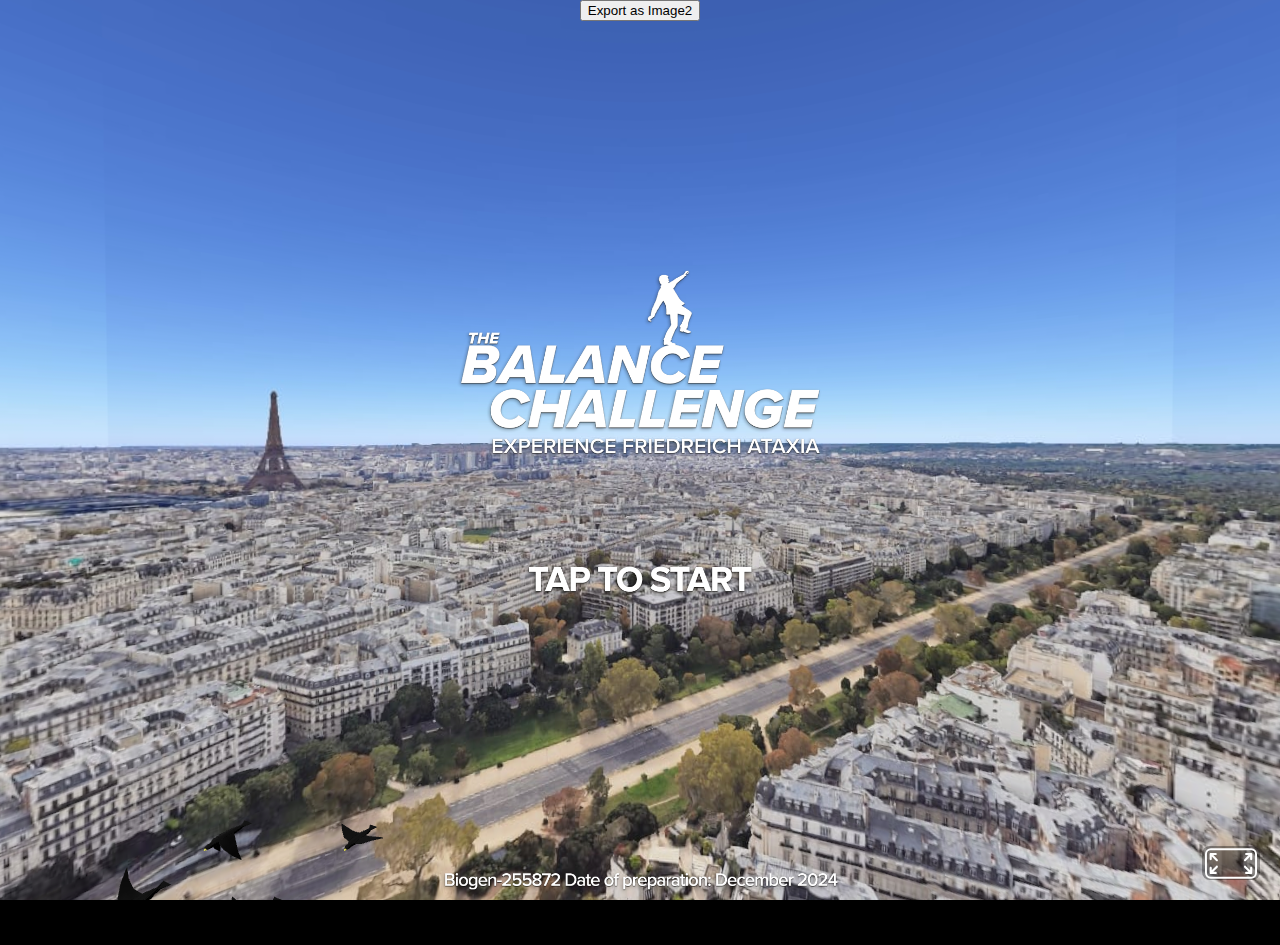
==== index_photo.html @ 370677ca "01" ====
<html>

<head>
    <!-- <script src="https://aframe.io/releases/1.6.0/aframe.min.js"></script> -->
    <meta name="viewport"
        content="width=device-width, initial-scale=1, minimum-scale=1, maximum-scale=1, user-scalable=no">

    <script src="script/aframe160.min.js"></script>
    <script src="script/aframe-extra.min.js"></script>
    <script src="components/component-forward-vector.js"></script>
    <script src="components/component-align-world.js"></script>
    <script src="components/component-camera-feed.js"></script>
    <!-- <script src="script/aframe-html-shader-baba.js"></script> -->
    <link rel="stylesheet" href="styles.css">
    <link rel="stylesheet" href="record-style.css" />

</head>

<body style='margin : 0px; overflow: hidden;'>

    <div class="ortho">

        <div id="INTRO" class="flex ">
            <img class="screens intro" src="assets/text_intro.png" alt="" onclick="">
            <img class="screens intro hidden" src="assets/text_record.png" alt="">
        </div>


        <div id="GAME" class="flex hidden">
            <img id="screen_lookat" class="screens lookat hidden" src="assets/text_lookat.png" alt="">
            <img id="screen_recenter" class="screens lookat hidden" src="assets/text_recenter.png" alt="">
            <div id="only-down" class="flex hidden">
                <img id="screen_missed" class="screens missed hidden" src="assets/text_missed.png" alt="">
                <img id="fleche_green" class="fleches" src="assets/fleche_green.png" alt="">
                <img id="fleche_orange_l" class="fleches" src="assets/fleche_orange_l.png" alt="">
                <img id="fleche_orange_r" class="fleches" src="assets/fleche_orange_r.png" alt="">
                <span id="steps" class="steps">0</span>
            </div>
        </div>


        <div id="OUTRO" class="flex hidden">
            <img id="screen_gameover" class="screens gameover" src="assets/text_gameover.png" alt="">
            <span id="steps-outro" class="steps">0 STEPS</span>
        </div>

        <img id="mention" src="assets/text_mentions.png" alt="">
        <div class="logs hidden">
            <!-- <div>acc_x <span id="acc_x">0.00</span></div> -->
            <!-- <div>acc_y <span id="acc_y">0.00</span></div> -->
            <!-- <div>acc_z <span id="acc_z">0.00</span></div> -->
            <!-- <br> -->
            <!-- <div>agr_x <span id="agr_x">0.00</span></div> -->
            <!-- <div>agr_y <span id="agr_y">0.00</span></div> -->
            <!-- <div>agr_z <span id="agr_z">0.00</span></div> -->
            <!-- <br> -->
            <div>rot_x <span id="rot_x">0.00</span></div>
            <div>rot_y <span id="rot_y">0.00</span></div>
            <div>rot_z <span id="rot_z">0.00</span></div>
            <!-- <br> -->
            <!-- <div>agrY0 <span id="agrY0">0.00</span></div> -->
            <!-- <div>agrY1 <span id="agrY1">0.00</span></div> -->
            <!-- <div>diff <span id="diff">0.00</span></div> -->
            <!-- <div> <span id="dirVec"></span></div> -->
            <!-- <div> <span id="upVec"></span></div> -->
            <div> <span id="dirVecCam"></span></div>
            <div> <span id="upVecCam"></span></div>
            <div> <span id="angleXZ"></span></div>
            <div>step <span id="step">0.00</span></div>
        </div>
    </div>






    <!-- ------------------ -->
    <!-- ------------------ -->
    <!------ A-FRAME --------->
    <!-- ------------------ -->
    <!-- ------------------ -->
    <a-scene device-orientation-permission-ui="enabled: true" debug="true" align-world>
        <a-assets>
            <img id="sky-champ-elizee" src="assets/champ-elizee.jpg">
            <img id="sky-opera-sidney" src="assets/opera-sidney.jpg">
            <img id="sky-empire-state" src="assets/empire-state.jpg">
            <img id="tex_slack" src="assets/slack.png">
            <img id="mask" src="assets/mask.png">
            <a-asset-item id="birds" src="assets/birds.glb"></a-asset-item>
        </a-assets>
        <a-camera></a-camera>

        <!-- Camera Feed -->
        <a-entity camera-feed></a-entity>

        <!-- <a-plane position="0 1.6 -1" scale="0.97 1.67 0" material="shader: html; target: #htmlElement; ratio: height; transparent: true; side: double;"></a-plane> -->

        <a-entity id="world">
            <a-plane id="slack" visible="false" src="#tex_slack" position="0 0 -4" rotation="-90 0 0" scale="0.03 20 1"
                width="4" height="4" forward-vector></a-plane>
        </a-entity>
        <a-entity rotation="-2 0 0" position="0 0 -3"
            animation="property: rotation; to: 2 0 0; dur: 1500; easing: easeInOutSine; loop: true; dir: alternate">
            <a-entity animation="property: rotation; to: 0 359 0; dur: 5000; easing: linear; loop: true; ">
                <a-entity gltf-model="#birds" scale="1 1 1" rotation="0 90 0" position="0 -3 -5"
                    animation-mixer></a-entity>
            </a-entity>
            <a-sky src="#sky-champ-elizee" class="skys" visible="false"></a-sky>
            <a-sky src="#sky-opera-sidney" class="skys" visible="false"></a-sky>
            <a-sky src="#sky-empire-state" class="skys" visible="false"></a-sky>

        </a-entity>

    </a-scene>




    <!-- Preview Section -->
    <div id="container-record" class="container-record" style="opacity: 0;">
        <section id="preview-part" class="preview-part">
            <img src="assets/spin.gif" alt="loading" class="spin-loading" style="display: none" />
            <div class="preview">
                <!-- Video Progress Bar -->
                <div class="progress-parent">
                    <div class="video-progress-bar-sudo">
                        <div class="video-progress-bar" id="videoProgressBar"></div>
                    </div>
                </div>
                <!-- Preview Image or Canvas -->
                <img src="" alt="Preview Image" id="preview-img" class="preview-img" />
                <canvas id="videoCanvas" class="video-canvas"></canvas>
            </div>
            <!-- Control Bar -->
            <div class="controls">
                <!-- Back Button -->
                <img src="assets/back.png" alt="Back" class="back-btn" id="backButton" />
                <!-- Action Button will be dynamically added here -->
            </div>
        </section>

        <!-- Capture Section -->
        <section class="canvas-part">
            <!-- Progress Bar -->
            <div class="progress-bar" id="progressBar"></div>
            <!-- Canvas -->
            <canvas id="canvas" class="active"></canvas>

            <!-- Capture Button with SVG -->
            <div class="capture-btn" id="captureButton">
                <svg id="progressRing" class="progress-ring" xmlns="http://www.w3.org/2000/svg">
                    <circle class="outer-circle" stroke="rgba(255, 255, 255,0.9)" stroke-width="3" fill="none" />
                    <circle class="progress-ring__circle" stroke="rgb(255, 0, 0)" stroke-width="3" fill="none" />
                    <circle class="inner-circle" fill="rgba(255, 255, 255,0.9)" />
                </svg>
            </div>
        </section>
    </div>

    <!-- <div class="poweredbysnap-logo">
    <img id="image" src="./assets/Powered_bysnap.png" alt="Powered by Snap">
  </div> -->

    <!-- External Scripts -->
    <script src="script/resizeSvg.js"></script>
    <script src="script/start-filter.js"></script>
    <script src="script/compteur-pas.js"></script>


    <script src="script/recordAPI.js"></script>
    <script src="script/recordScript.js"></script>



    <button id="captureBtn" style="position: absolute;z-index: 3;top: 0;">Export as Image2</button>

    <script src="https://html2canvas.hertzen.com/dist/html2canvas.min.js"></script>
    <script>
        document.querySelector('a-scene').addEventListener('loaded', function () {
            console.log('A-Frame scene has finished loading');

            // Enable the button after the scene is loaded
            document.getElementById('captureBtn').addEventListener('click', exportBodyAsImage);
        });

        function exportBodyAsImage() {
            document.querySelector('a-scene').components.screenshot.capture('perspective')
            // var dataUrl = document.querySelector('a-scene').renderer.domElement.toDataURL()
            // downloadImage(dataUrl, 'couciu.png');
            //   html2canvas(document.body).then(canvas => {
            //     const link = document.createElement('a');
            //     link.download = 'aframe-screenshot.png';
            //     link.href = canvas.toDataURL();
            //     link.click();
            //   });
        }

        // Helper function to download the image
        function downloadImage(dataUrl, fileName) {
            const link = document.createElement("a");
            link.href = dataUrl;
            link.download = fileName;
            link.click();
        }
    </script>

    
</body>

</html>
---- styles.css ----
.ortho {
    z-index: 1;
    position: absolute;
    width: 100%;
    height: 100%;
    display: flex;
    align-items: center;
    justify-content: center;
    pointer-events: none;
}

.logs {
    position: absolute;
    background-color: rgba(217, 217, 217, 0.9);
    padding: 30px;
    top: 0;
}

.flex {
    display: flex;
    align-items: center;
    justify-content: center;
    /* height: 100%; */
    /* width: auto; */
}

.screens {
    position: absolute;
    height: 110%;

}

.fleches {
    position: absolute;
    height: 40% !important;
    width: auto;
    top: 20%;
}

#fleche_orange_l {
    opacity: 0
}

#fleche_orange_r {
    opacity: 0
}

.steps {

    font-size: 3.5rem;
    font-family: sans-serif;
    font-weight: bolder;
    letter-spacing: -0.3rem;
    position: absolute;
    top: 38%;
}

#steps {
    color: #35C21E;
}

#steps-outro {
    color: white !important;
    position: relative;
    top: 5px;
    letter-spacing: -0.2rem;
    font-size: 3rem !important;
}


.hidden {
    display: none !important;
}

#mention {
    position: absolute;
    bottom: 5;
    width: 60%;
    max-width: 400px;
}
---- record-style.css ----
/* CSS Variables for consistency */
:root {
    --bg-color: #000;
    --border-radius: 20px;
    --transition-speed: 0.5s;
    --control-size: 90px;
    --button-color: orangered;
    --button-shadow: rgba(0, 0, 0, 0.3);
    --progress-bar-height: 2px;
  }
  
  /* General resets */
  body,
  html {
    margin: 0;
    padding: 0;
    overflow: hidden;
    font-family: "Arial", sans-serif;
    background-color: var(--bg-color);
    --webkit-tap-highlight-color: rgba(0, 0, 0, 0);
    -webkit-user-select: none;
    user-select: none;
    height: 100%;
    width: 100vw;
    display: flex;
    justify-content: center;
    align-items: center;
  }
  
  .container-record {
    background-color: var(--bg-color);
    --webkit-tap-highlight-color: rgba(0, 0, 0, 0);
    -webkit-user-select: none;
    user-select: none;
    display: flex;
    justify-content: center;
    align-items: center;
    height: 100%;
    width: 100%;
    max-width: 720px;
  }
  
  @media screen and (max-width: 380px) {
    .container-record {
      align-items: start;
    }
  }
  
  /* Centering and scaling canvas part */
  .canvas-part {
    position: absolute;
    top: 50%;
    left: 50%;
    transform: translate(-50%, -50%);
    width: 100%;
    max-width: 720px;
    height: 100%;
    opacity: 1;
    transition: width var(--transition-speed) ease,
      height var(--transition-speed) ease, opacity 0.4s ease;
    --webkit-tap-highlight-color: rgba(0, 0, 0, 0);
    -webkit-user-select: none;
    user-select: none;
    z-index: 1;
  }
  
  /* Canvas styling */
  canvas {
    width: 100%;
    height: 100%;
    transition: width var(--transition-speed) ease,
      height var(--transition-speed) ease, opacity var(--transition-speed) ease;
    display: none;
    user-select: none;
    z-index: 10;
    user-select: none;
    -webkit-user-select: none;
    -moz-user-select: none;
    -ms-user-select: none;
    -o-user-select: none;
    --webkit-tap-highlight-color: transparent;
    object-fit: cover;
  }
  
  /* Class to display active elements */
  .active {
    display: block;
  }
  
  /* Preview part styling */
  .preview-part {
    padding-top: 5px;
    width: 90%;
    max-width: 720px;
    height: 100%;
    display: none;
    flex-direction: column;
    justify-content: start;
    align-items: center;
    border-radius: var(--border-radius);
    scale: 1.3;
    transition: width 0.1s ease, height var(--transition-speed) ease,
      scale 0.3s ease;
    --webkit-tap-highlight-color: rgba(0, 0, 0, 0);
    -webkit-user-select: none;
    user-select: none;
  }
  
  /* Preview image styling */
  .preview {
    width: 100%;
    height: 85%;
    border: 3px solid black;
    background-color: black;
    overflow: hidden;
    border-radius: var(--border-radius);
    transition: width var(--transition-speed) ease,
      height var(--transition-speed) ease, opacity var(--transition-speed) ease;
    position: relative;
  }
  
  /* Centering preview image */
  .preview-img {
    width: 100%;
    height: 100%;
    object-fit: cover;
  }
  
  /* Controls visibility */
  .controls {
    width: 100%;
    display: none;
    justify-content: space-between;
    align-items: center;
    z-index: 999;
    position: relative;
    height: 13%;
  }
  
  /* Capture button */
  .capture-btn {
    position: absolute;
    bottom: 20px;
    left: 50%;
    transform: translateX(-50%);
    display: flex;
    justify-content: center;
    align-items: flex-end;
    z-index: 999;
    width: var(--control-size);
    height: var(--control-size);
    cursor: pointer;
    transition: transform 0.3s ease, box-shadow 0.3s ease;
    -webkit-user-select: none;
    touch-action: manipulation; /* Allows scrolling and zooming, but disables text selection and double-tap-to-zoom */
    -webkit-touch-callout: none;
    user-select: none;
    -webkit-user-select: none;
    --webkit-tap-highlight-color: transparent;
  }
  
  /* SVG styling */
  svg {
    position: relative;
    width: 90%;
    height: 95%;
    max-width: var(--control-size) !important;
    max-height: var(--control-size) !important;
    transform: rotate(-90deg);
    z-index: 999;
    display: block;
    -webkit-user-select: none;
    touch-action: manipulation; /* Allows scrolling and zooming, but disables text selection and double-tap-to-zoom */
    -webkit-touch-callout: none;
    user-select: none;
    -webkit-user-select: none;
    --webkit-tap-highlight-color: transparent;
  }
  
  circle {
    -webkit-user-select: none;
    touch-action: manipulation; /* Allows scrolling and zooming, but disables text selection and double-tap-to-zoom */
    -webkit-touch-callout: none;
    user-select: none;
    -webkit-user-select: none;
    --webkit-tap-highlight-color: transparent;
    z-index: 999;
    stroke-linecap: round;
    stroke-linejoin: round;
  }
  
  .inner-circle {
    transform-origin: center center;
    transition: scale 0.5s ease;
  }
  
  /* Progress ring */
  .inner-circle:hover {
    scale: 0.8 !important;
    cursor: pointer;
    transition: scale 0.5s ease;
  }
  
  .progress-ring__circle {
    transition: stroke-dashoffset 0.25s, scale 0.25s ease, stroke 0.2s ease,
      r 0.2s ease;
    stroke-dasharray: 260 !important; /* baba fixed red color when record as anim does not work*/
    stroke-dashoffset: 260 !important;  /* baba fixed red color when record as anim does not work*/
  }
  .outer-circle {
    transition: stroke-dashoffset 0.25s, scale 0.25s ease, stroke 0.2s ease,
      r 0.2s ease;
    stroke-linecap: round;
    stroke-linejoin: round;
  }
  .outer-circle:hover {
    transition: stroke-dashoffset 0.35s, scale 0.5s ease;
  }
  
  /* Back button */
  #backButton {
    cursor: pointer;
    filter: invert();
    padding: 10px 15px;
    width: 30px !important;
    height: 30px !important;
    user-select: none;
    -webkit-user-select: none;
    --webkit-tap-highlight-color: rgba(0, 0, 0, 0);
  }
  
  /* Action button */
  .action-btn {
    position: absolute;
    top: 50%;
    left: 50%;
    width: max-content;
    transform: translate(-50%, -50%);
    background-color: var(--button-color);
    color: white;
    border-radius: 25px;
    padding: 12px 15px;
    box-shadow: 0 2px 8px var(--button-shadow);
    cursor: pointer;
    z-index: 10;
    font-size: large;
    font-weight: 500;
    user-select: none;
    -webkit-user-select: none;
    --webkit-tap-highlight-color: rgba(0, 0, 0, 0);
  }
  
  /* Progress bar */
  .progress-parent {
    width: 95%;
    height: max-content;
    display: none;
    flex-direction: column;
    justify-content: start;
    align-items: center;
    margin-top: 20px;
    z-index: 999;
    margin: 20px auto;
  }
  
  .video-progress-bar {
    height: var(--progress-bar-height);
    border-radius: 10px;
    background-color: #fff;
    z-index: 999;
  }
  
  .video-progress-bar-sudo {
    content: "";
    width: 100%;
    height: var(--progress-bar-height);
    z-index: 999;
    border-radius: 10px;
    background-color: rgba(255, 255, 255, 0.3);
  }
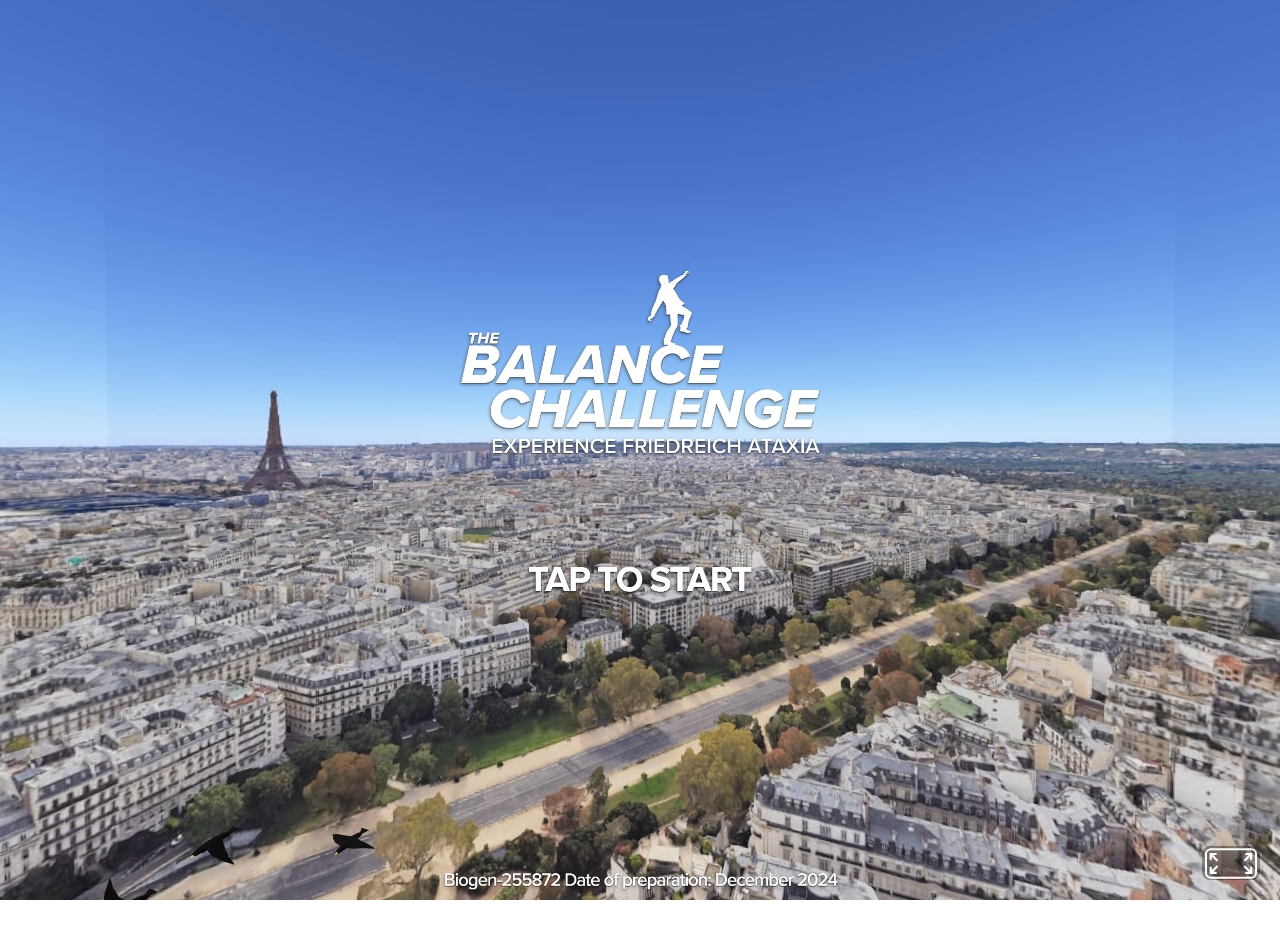
==== commit 413ce408: "02" ====
--- a/index_photo.html
+++ b/index_photo.html
@@ -2,11 +2,11 @@
 
 <head>
     <!-- <script src="https://aframe.io/releases/1.6.0/aframe.min.js"></script> -->
-    <meta name="viewport"
-        content="width=device-width, initial-scale=1, minimum-scale=1, maximum-scale=1, user-scalable=no">
+    <meta name="viewport" content="width=device-width, initial-scale=1, minimum-scale=1, maximum-scale=1, user-scalable=no">
 
     <script src="script/aframe160.min.js"></script>
     <script src="script/aframe-extra.min.js"></script>
+    <script src="script/html2canvas.min.js"></script>
     <script src="components/component-forward-vector.js"></script>
     <script src="components/component-align-world.js"></script>
     <script src="components/component-camera-feed.js"></script>
@@ -18,7 +18,7 @@
 
 <body style='margin : 0px; overflow: hidden;'>
 
-    <div class="ortho">
+    <div id="ortho" class="ortho">
 
         <div id="INTRO" class="flex ">
             <img class="screens intro" src="assets/text_intro.png" alt="" onclick="">
@@ -97,14 +97,11 @@
         <!-- <a-plane position="0 1.6 -1" scale="0.97 1.67 0" material="shader: html; target: #htmlElement; ratio: height; transparent: true; side: double;"></a-plane> -->
 
         <a-entity id="world">
-            <a-plane id="slack" visible="false" src="#tex_slack" position="0 0 -4" rotation="-90 0 0" scale="0.03 20 1"
-                width="4" height="4" forward-vector></a-plane>
+            <a-plane id="slack" visible="false" src="#tex_slack" position="0 0 -4" rotation="-90 0 0" scale="0.03 20 1" width="4" height="4" forward-vector></a-plane>
         </a-entity>
-        <a-entity rotation="-2 0 0" position="0 0 -3"
-            animation="property: rotation; to: 2 0 0; dur: 1500; easing: easeInOutSine; loop: true; dir: alternate">
+        <a-entity rotation="-2 0 0" position="0 0 -3" animation="property: rotation; to: 2 0 0; dur: 1500; easing: easeInOutSine; loop: true; dir: alternate">
             <a-entity animation="property: rotation; to: 0 359 0; dur: 5000; easing: linear; loop: true; ">
-                <a-entity gltf-model="#birds" scale="1 1 1" rotation="0 90 0" position="0 -3 -5"
-                    animation-mixer></a-entity>
+                <a-entity gltf-model="#birds" scale="1 1 1" rotation="0 90 0" position="0 -3 -5" animation-mixer></a-entity>
             </a-entity>
             <a-sky src="#sky-champ-elizee" class="skys" visible="false"></a-sky>
             <a-sky src="#sky-opera-sidney" class="skys" visible="false"></a-sky>
@@ -118,7 +115,7 @@
 
 
     <!-- Preview Section -->
-    <div id="container-record" class="container-record" style="opacity: 0;">
+    <div id="container-record" class="container-record " style="opacity: 0;">
         <section id="preview-part" class="preview-part">
             <img src="assets/spin.gif" alt="loading" class="spin-loading" style="display: none" />
             <div class="preview">
@@ -158,9 +155,71 @@
         </section>
     </div>
 
-    <!-- <div class="poweredbysnap-logo">
-    <img id="image" src="./assets/Powered_bysnap.png" alt="Powered by Snap">
-  </div> -->
+
+    <!-- <button id="captureBtn" style="position: absolute;z-index: 3;top: 0;">Export as Image2</button> -->
+
+    <script src="https://html2canvas.hertzen.com/dist/html2canvas.min.js"></script>
+    <script>
+
+    //     // Enable the button after the scene is loaded
+    //     document.getElementById('captureBtn').addEventListener('click', captureAll);
+
+
+    //     async function captureAll() {
+    //         let screenshot = document.querySelector('a-scene').components.screenshot
+    //         screenshot.data.width = window.innerWidth;
+    //         screenshot.data.height = window.innerHeight;
+    //         let canvasGL = screenshot.getCanvas('perspective')
+    //         let canvasDom = await html2canvas(document.body, { width: 1201, height: 1192, backgroundColor: null, scale: 1 });
+    //         mergeImages(canvasGL.toDataURL(), canvasDom.toDataURL());
+    //     }
+
+    //     // Helper function to download the image
+    //     function downloadImage(dataUrl, fileName) {
+    //         const link = document.createElement("a");
+    //         link.href = dataUrl;
+    //         link.download = fileName;
+    //         link.click();
+    //     }
+    //     function mergeImages(dataUrl1, dataUrl2) {
+    //         // Create a canvas element dynamically
+    //         const canvas = document.createElement('canvas');
+    //         const context = canvas.getContext('2d');
+
+    //         // Create image objects
+    //         const drawing1 = new Image();
+    //         drawing1.src = dataUrl1;
+    //         const drawing2 = new Image();
+    //         drawing2.src = dataUrl2;
+
+    //         // Wait for both images to load before drawing
+    //         let imagesLoaded = 0;
+    //         function checkImagesLoaded() {
+    //             imagesLoaded++;
+    //             if (imagesLoaded === 2) {
+    //                 // Set canvas size to match the first image (or adjust as needed)
+    //                 canvas.width = window.innerWidth;
+    //                 canvas.height = window.innerHeight;
+
+    //                 // Draw both images onto the canvas
+    //                 context.drawImage(drawing1, 0, 0);
+    //                 context.drawImage(drawing2, 0, 0);
+
+    //                 // Automatically download the merged image
+    //                 const mergedImage = canvas.toDataURL("image/png");
+    //                 const link = document.createElement('a');
+    //                 link.href = mergedImage;
+    //                 link.download = 'merged-image.png';
+    //                 link.click();
+    //             }
+    //         }
+
+    //         // Load event listeners for both images
+    //         drawing1.onload = checkImagesLoaded;
+    //         drawing2.onload = checkImagesLoaded;
+    //     }
+    // </script>
+
 
     <!-- External Scripts -->
     <script src="script/resizeSvg.js"></script>
@@ -171,41 +230,6 @@
     <script src="script/recordAPI.js"></script>
     <script src="script/recordScript.js"></script>
 
-
-
-    <button id="captureBtn" style="position: absolute;z-index: 3;top: 0;">Export as Image2</button>
-
-    <script src="https://html2canvas.hertzen.com/dist/html2canvas.min.js"></script>
-    <script>
-        document.querySelector('a-scene').addEventListener('loaded', function () {
-            console.log('A-Frame scene has finished loading');
-
-            // Enable the button after the scene is loaded
-            document.getElementById('captureBtn').addEventListener('click', exportBodyAsImage);
-        });
-
-        function exportBodyAsImage() {
-            document.querySelector('a-scene').components.screenshot.capture('perspective')
-            // var dataUrl = document.querySelector('a-scene').renderer.domElement.toDataURL()
-            // downloadImage(dataUrl, 'couciu.png');
-            //   html2canvas(document.body).then(canvas => {
-            //     const link = document.createElement('a');
-            //     link.download = 'aframe-screenshot.png';
-            //     link.href = canvas.toDataURL();
-            //     link.click();
-            //   });
-        }
-
-        // Helper function to download the image
-        function downloadImage(dataUrl, fileName) {
-            const link = document.createElement("a");
-            link.href = dataUrl;
-            link.download = fileName;
-            link.click();
-        }
-    </script>
-
-    
 </body>
 
-</html>
+</html>--- a/record-style.css
+++ b/record-style.css
@@ -16,8 +16,8 @@
     padding: 0;
     overflow: hidden;
     font-family: "Arial", sans-serif;
-    background-color: var(--bg-color);
-    --webkit-tap-highlight-color: rgba(0, 0, 0, 0);
+    /* background-color: var(--bg-color); */
+    /* --webkit-tap-highlight-color: rgba(0, 0, 0, 0); */
     -webkit-user-select: none;
     user-select: none;
     height: 100%;
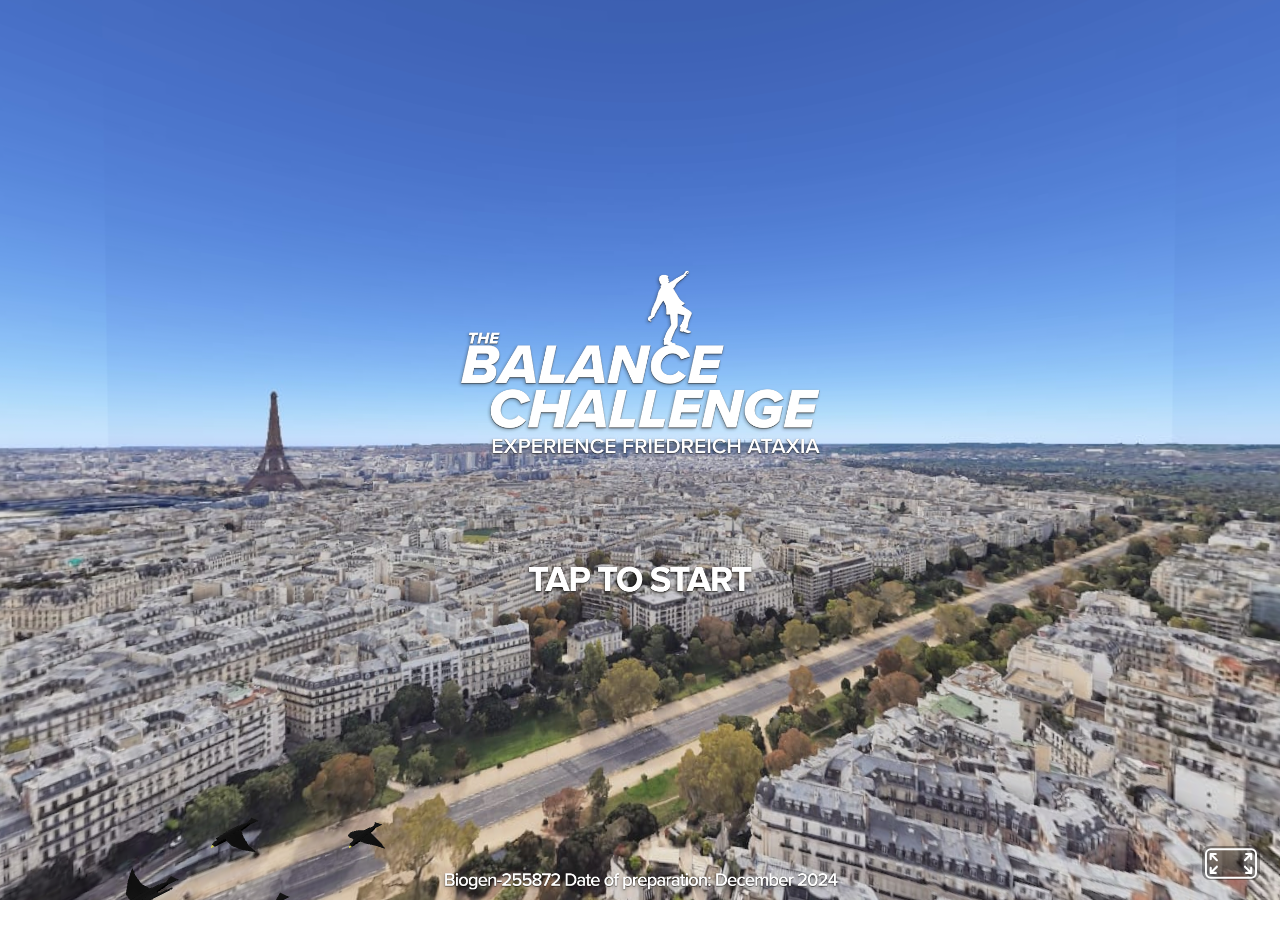
==== commit dc4f1c01: "03" ====
--- a/index_photo.html
+++ b/index_photo.html
@@ -142,7 +142,7 @@
             <!-- Progress Bar -->
             <div class="progress-bar" id="progressBar"></div>
             <!-- Canvas -->
-            <canvas id="canvas" class="active"></canvas>
+            <!-- <canvas id="canvas" class="active"></canvas> -->
 
             <!-- Capture Button with SVG -->
             <div class="capture-btn" id="captureButton">
--- a/record-style.css
+++ b/record-style.css
@@ -28,8 +28,8 @@
   }
   
   .container-record {
-    background-color: var(--bg-color);
-    --webkit-tap-highlight-color: rgba(0, 0, 0, 0);
+    /* background-color: var(--bg-color); */
+    /* --webkit-tap-highlight-color: rgba(0, 0, 0, 0); */
     -webkit-user-select: none;
     user-select: none;
     display: flex;
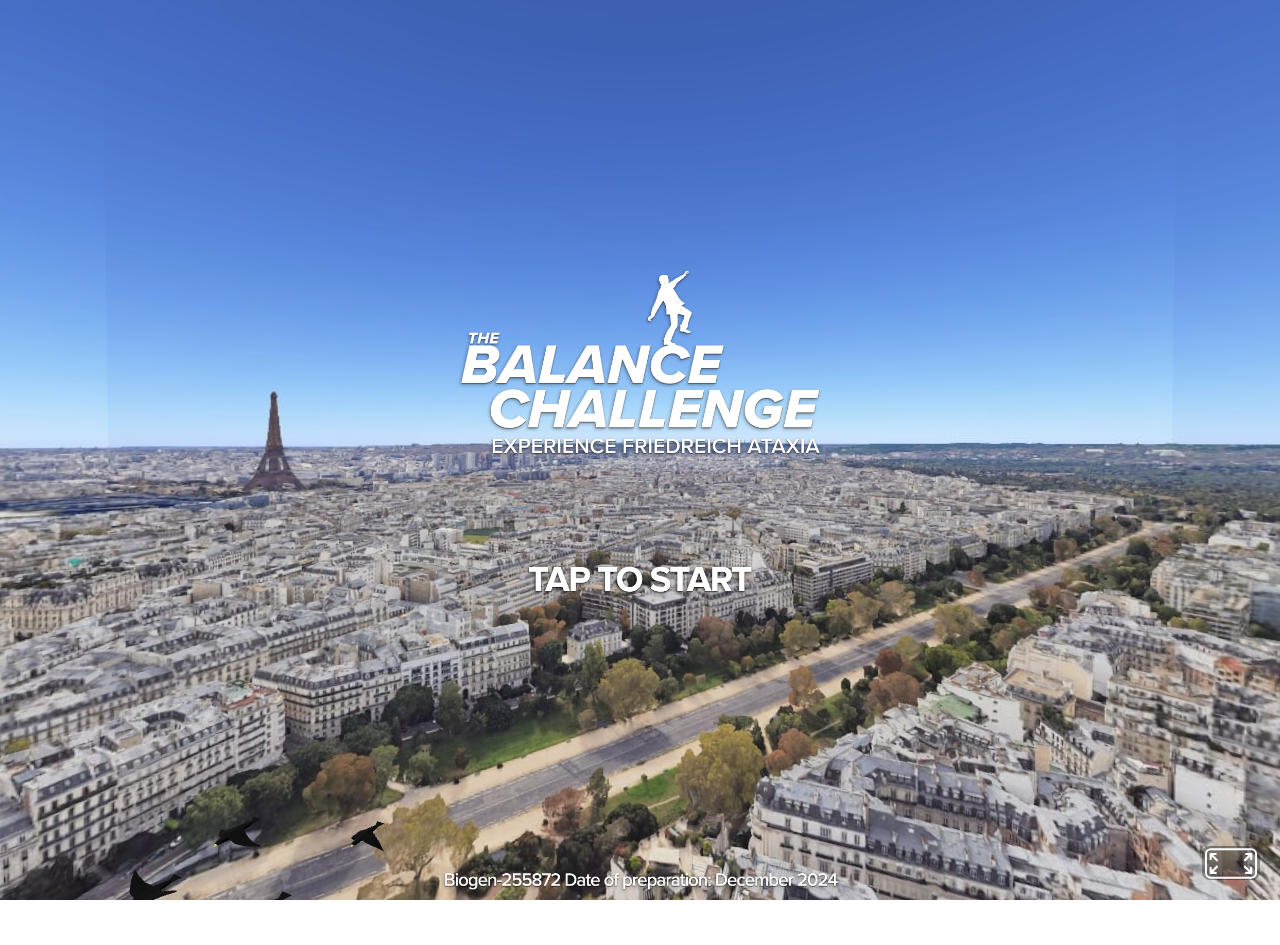
==== commit 41ee2aea: "04" ====
--- a/index_photo.html
+++ b/index_photo.html
@@ -18,7 +18,7 @@
 
 <body style='margin : 0px; overflow: hidden;'>
 
-    <div id="ortho" class="ortho">
+    <div id="ortho" class="ortho show-in-capture">
 
         <div id="INTRO" class="flex ">
             <img class="screens intro" src="assets/text_intro.png" alt="" onclick="">
@@ -145,7 +145,7 @@
             <!-- <canvas id="canvas" class="active"></canvas> -->
 
             <!-- Capture Button with SVG -->
-            <div class="capture-btn" id="captureButton">
+            <div  id="captureButton" class="capture-btn">
                 <svg id="progressRing" class="progress-ring" xmlns="http://www.w3.org/2000/svg">
                     <circle class="outer-circle" stroke="rgba(255, 255, 255,0.9)" stroke-width="3" fill="none" />
                     <circle class="progress-ring__circle" stroke="rgb(255, 0, 0)" stroke-width="3" fill="none" />
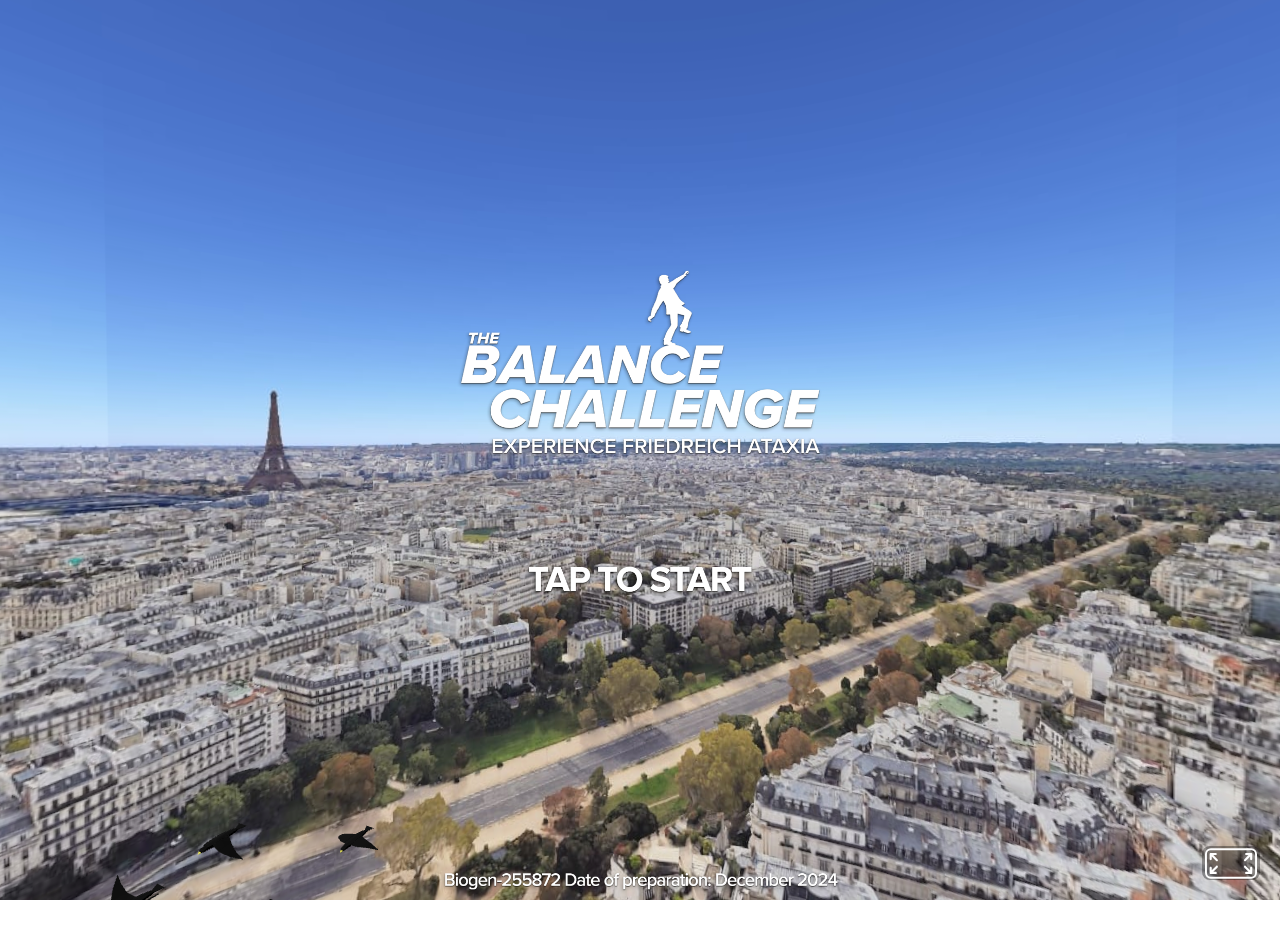
==== commit 48893b89: "04" ====
--- a/index_photo.html
+++ b/index_photo.html
@@ -18,7 +18,7 @@
 
 <body style='margin : 0px; overflow: hidden;'>
 
-    <div id="ortho" class="ortho show-in-capture">
+    <div id="ortho" class="ortho">
 
         <div id="INTRO" class="flex ">
             <img class="screens intro" src="assets/text_intro.png" alt="" onclick="">
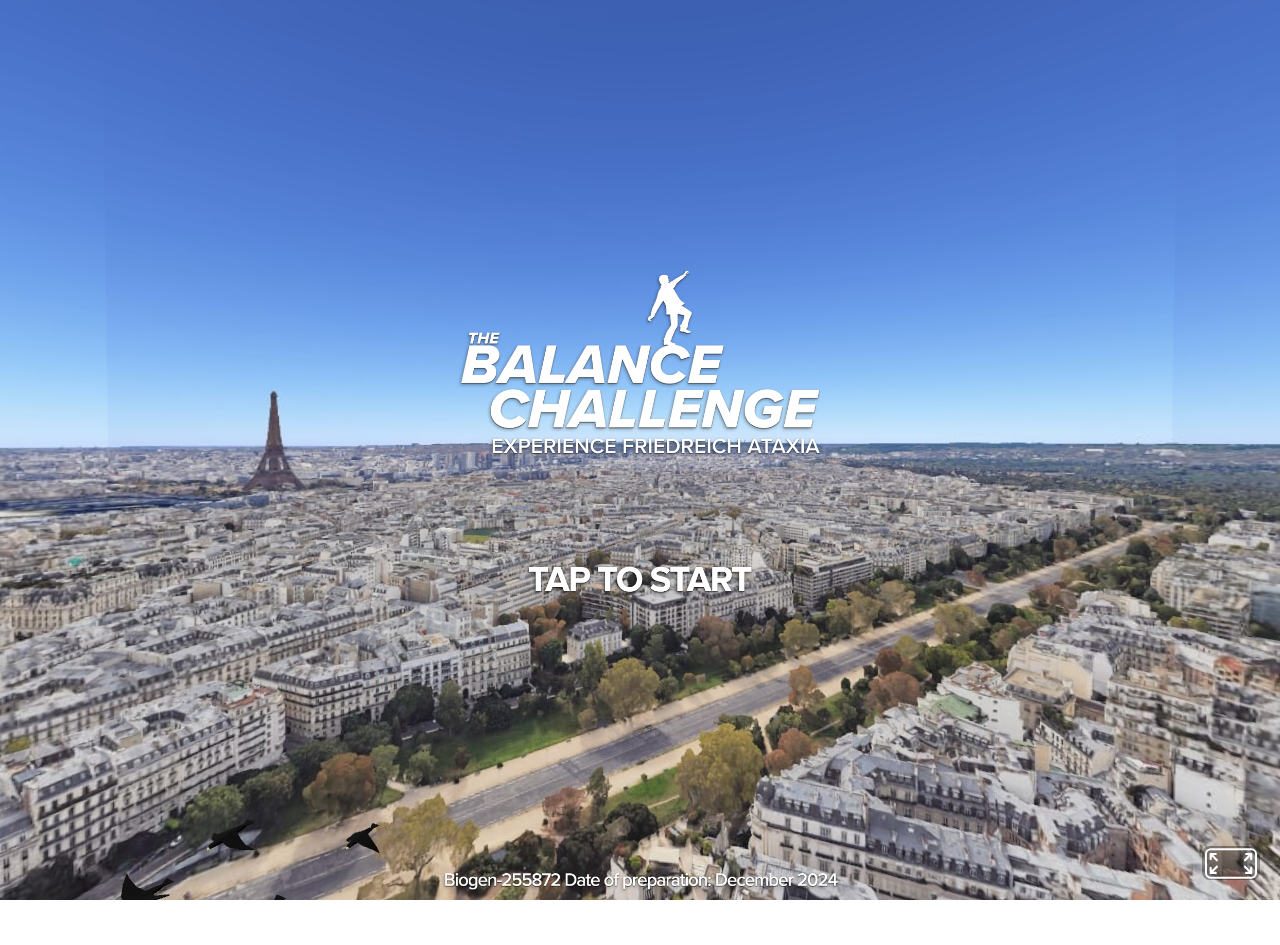
==== commit 56c82c77: "05" ====
--- a/index_photo.html
+++ b/index_photo.html
@@ -80,7 +80,7 @@
     <!------ A-FRAME --------->
     <!-- ------------------ -->
     <!-- ------------------ -->
-    <a-scene device-orientation-permission-ui="enabled: true" debug="true" align-world>
+    <a-scene device-orientation-permission-ui="enabled: false" debug="true" align-world>
         <a-assets>
             <img id="sky-champ-elizee" src="assets/champ-elizee.jpg">
             <img id="sky-opera-sidney" src="assets/opera-sidney.jpg">
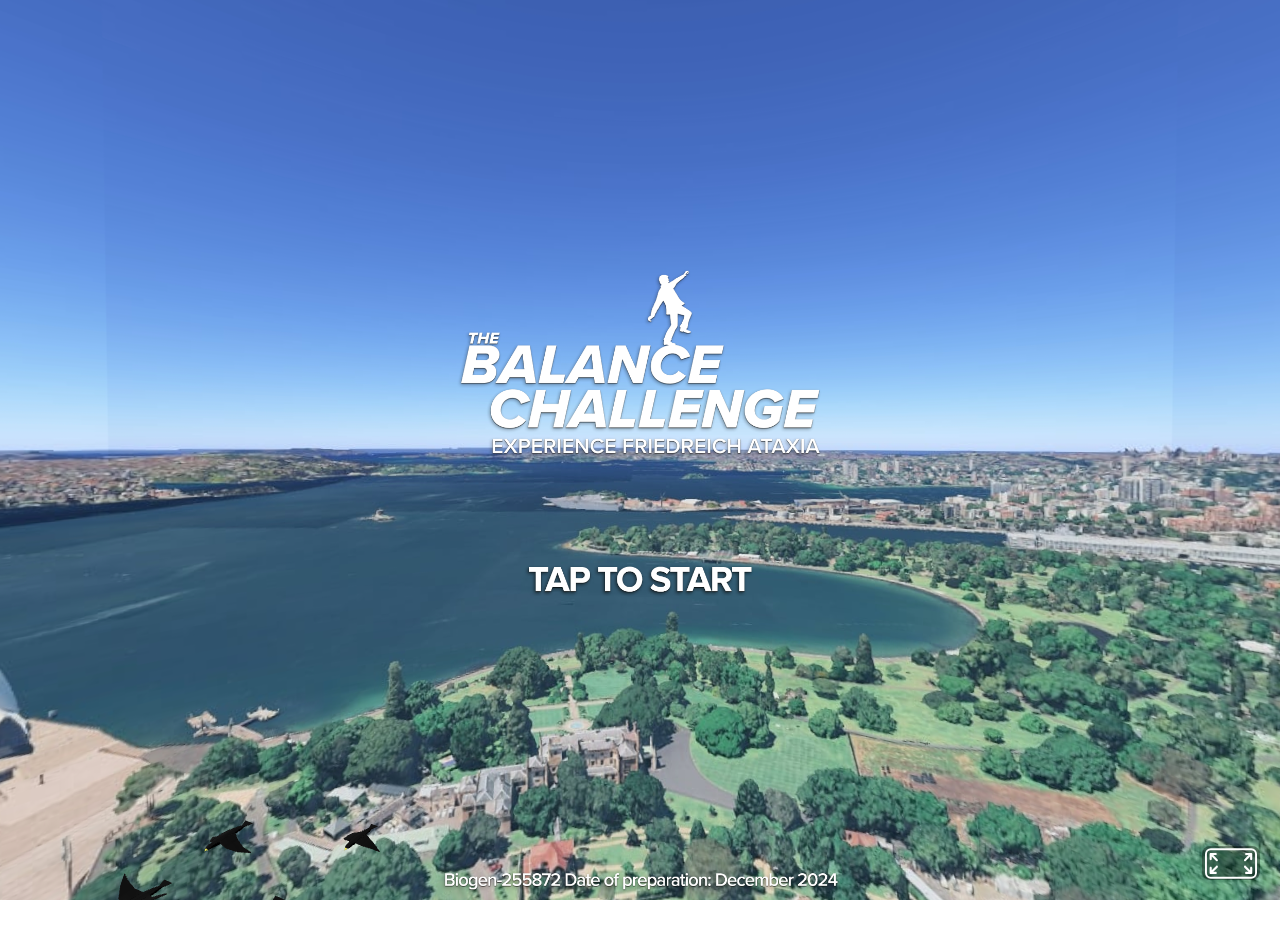
==== commit 49188b6f: "06" ====
--- a/index_photo.html
+++ b/index_photo.html
@@ -80,7 +80,7 @@
     <!------ A-FRAME --------->
     <!-- ------------------ -->
     <!-- ------------------ -->
-    <a-scene device-orientation-permission-ui="enabled: false" debug="true" align-world>
+    <a-scene device-orientation-permission-ui="enabled: true" debug="true" align-world>
         <a-assets>
             <img id="sky-champ-elizee" src="assets/champ-elizee.jpg">
             <img id="sky-opera-sidney" src="assets/opera-sidney.jpg">
